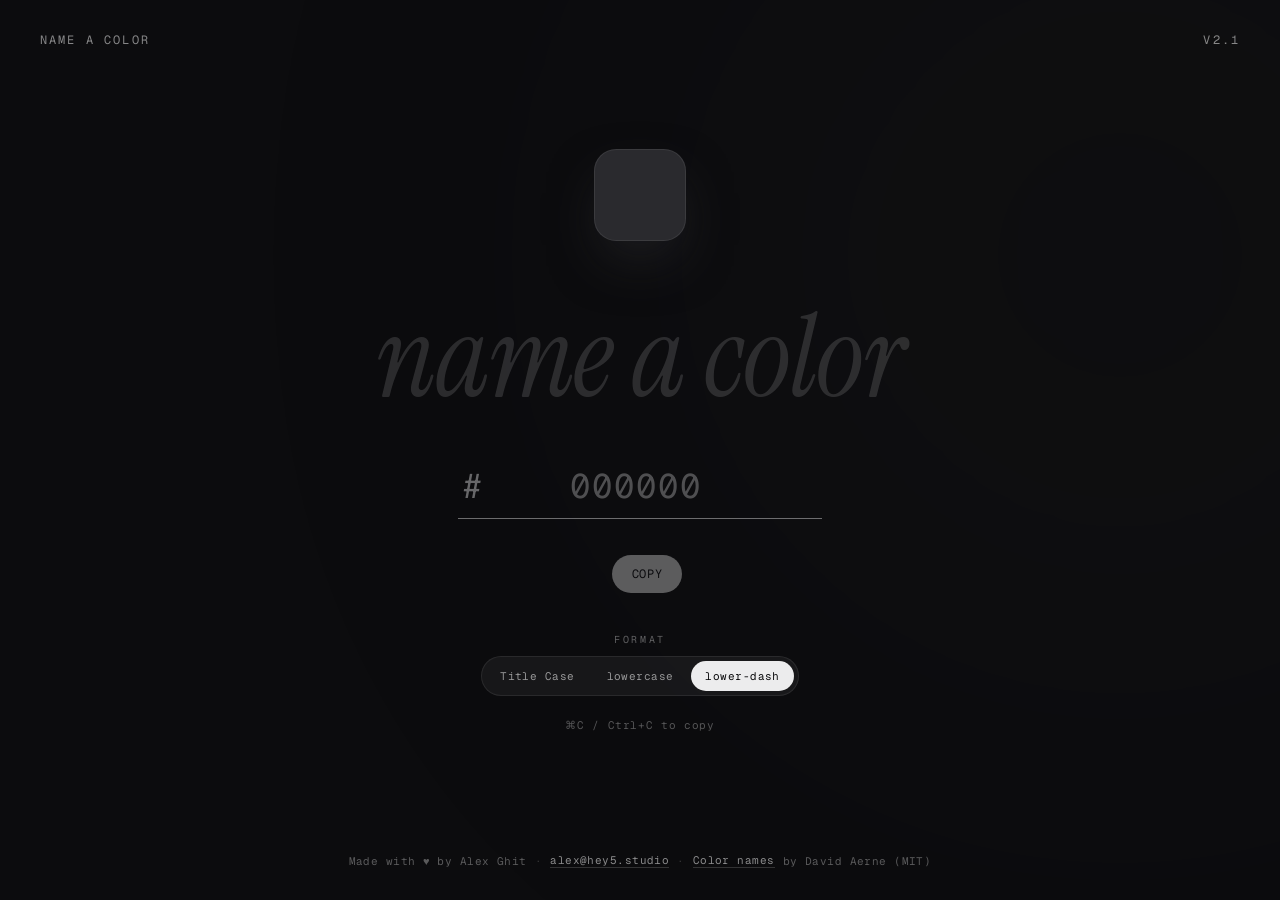
==== index.html @ 8285203d "Add files via upload" ====
<!DOCTYPE html>
<html lang="en">
<head>
<meta charset="utf-8">
<meta name="viewport" content="width=device-width, initial-scale=1">
<title>Name a Color</title>
<meta name="description" content="Enter a hex code and get a color name.">
<meta name="theme-color" content="#0c0c0e">

<link rel="icon" href="/favicon.ico" sizes="any">
<link rel="icon" href="/favicon.svg" type="image/svg+xml">
<link rel="apple-touch-icon" href="/apple-touch-icon.png">
<link rel="manifest" href="/site.webmanifest">
<meta name="apple-mobile-web-app-title" content="Name a Color">

<meta property="og:type" content="website">
<meta property="og:title" content="Name a Color">
<meta property="og:description" content="Enter a hex code and get a color name.">
<meta name="twitter:card" content="summary">

<link rel="preconnect" href="https://fonts.googleapis.com">
<link rel="preconnect" href="https://fonts.gstatic.com" crossorigin>
<link href="https://fonts.googleapis.com/css2?family=Geist:wght@400;500&family=Geist+Mono:wght@400;500&family=Instrument+Serif&display=swap" rel="stylesheet">
<link rel="stylesheet" href="style.css">
</head>
<body class="is-empty">

<div class="glow" id="glow"></div>

<header class="topbar">
  <span>Name a Color</span>
  <span>v2.1</span>
</header>

<main class="stage">

  <div class="swatch" id="swatch"></div>

  <div class="family" id="family"></div>

  <h1 class="name" id="name" aria-live="polite">name a color</h1>

  <div class="hexwrap">
    <span class="hash">#</span>
    <span id="hex" class="hexfield"
          contenteditable="plaintext-only"
          role="textbox"
          aria-label="Hex code"
          spellcheck="false"
          autocorrect="off"
          autocapitalize="off"
          data-placeholder="000000"></span>
    <button id="clear" class="clear" type="button" aria-label="Clear" title="Clear">
      <svg viewBox="0 0 24 24" fill="none" stroke="currentColor" stroke-width="2"
           stroke-linecap="round" aria-hidden="true">
        <line x1="6" y1="6" x2="18" y2="18"></line>
        <line x1="18" y1="6" x2="6" y2="18"></line>
      </svg>
    </button>
  </div>

  <div class="meta">
    <div class="pills">
      <span class="pill" id="rgb"></span>
      <span class="pill" id="hsl"></span>
    </div>
    <button class="copy" id="copy" type="button">Copy</button>
  </div>

  <div class="settings">
    <div class="group">
      <div class="grouplabel">Format</div>
      <div class="segs" id="fmt">
        <button data-v="title" type="button">Title Case</button>
        <button data-v="lower" type="button">lowercase</button>
        <button data-v="dash" type="button">lower-dash</button>
      </div>
    </div>
  </div>

  <div class="hint">⌘C / Ctrl+C to copy</div>

</main>

<footer class="footer">
  <span>Made with ♥ by Alex Ghit</span>
  <span class="dot">·</span>
  <a href="mailto:alex@hey5.studio">alex@hey5.studio</a>
  <span class="dot">·</span>
  <a href="https://github.com/meodai/color-names" target="_blank" rel="noopener noreferrer">Color names</a> by David Aerne (MIT)
</footer>

<script src="colors.js"></script>
<script src="script.js"></script>
</body>
</html>
---- style.css ----
*,*::before,*::after{margin:0;padding:0;box-sizing:border-box}

:root{
  --bg:#2a2a2e;
  --accent:rgba(255,255,255,0.30);
  --ink:rgba(255,255,255,0.94);
  --ease:cubic-bezier(.22,1,.36,1);
}

html{
  height:100%;
  overflow-x:hidden;
  -webkit-text-size-adjust:100%;
  text-size-adjust:100%;
}

body{
  min-height:100vh;
  min-height:100svh;
  width:100%;
  max-width:100%;
  background:#0c0c0e;
  color:var(--ink);
  font-family:'Geist',-apple-system,BlinkMacSystemFont,sans-serif;
  display:flex;
  flex-direction:column;
  position:relative;
  overflow-x:clip;
  -webkit-tap-highlight-color:transparent;
}

/* text selection colour */
::selection{
  background:var(--accent);
  color:#0c0c0e;
}

/* buttons: no gesture-disambiguation delay on touch */
button{
  touch-action:manipulation;
  -webkit-tap-highlight-color:transparent;
}

/* instant press feedback (no transition on the way down) */
.copy:active,
.clear:active,
.segs button:active{
  transition:none;
  transform:scale(.94);
}
.copy:active{background:rgba(255,255,255,.75)}
.clear:active{background:rgba(255,255,255,.22)}

/* stop long-press selecting decorative / interactive chrome */
.topbar,
.family,
.name,
.hash,
.grouplabel,
.hint,
.segs,
.copy,
.clear,
.footer{
  -webkit-user-select:none;
  user-select:none;
}

/* ambient glow */
.glow{
  position:absolute;
  top:-25%;
  left:50%;
  width:min(960px, 140vw);
  aspect-ratio:1;
  border-radius:50%;
  background:var(--bg);
  filter:blur(200px);
  opacity:.24;
  transition:background 900ms var(--ease), opacity 900ms var(--ease);
  animation:glowdrift 14s ease-in-out infinite;
  will-change:transform;
  pointer-events:none;
}
@keyframes glowdrift{
  0%{transform:translate(-50%,0) scale(1)}
  50%{transform:translate(-50%,2%) scale(1.06)}
  100%{transform:translate(-50%,0) scale(1)}
}
@media (prefers-reduced-motion:reduce){
  .glow{animation:none}
  *{transition-duration:.01ms !important}
}

/* top bar */
.topbar{
  position:relative;
  display:flex;
  justify-content:space-between;
  align-items:center;
  padding:32px 40px;
  font-family:'Geist Mono',ui-monospace,monospace;
  font-size:12px;
  letter-spacing:.18em;
  text-transform:uppercase;
  color:rgba(255,255,255,.5);
}

/* center stage */
.stage{
  position:relative;
  flex:1;
  display:flex;
  flex-direction:column;
  align-items:center;
  justify-content:center;
  text-align:center;
  padding:0 24px 24px;
}

.swatch{
  width:92px;
  height:92px;
  border-radius:22px;
  background:var(--bg);
  box-shadow:0 24px 60px -18px var(--bg), inset 0 0 0 1px rgba(255,255,255,.08);
  transition:background 900ms var(--ease), box-shadow 900ms var(--ease);
  margin-bottom:30px;
}

.family{
  font-family:'Geist Mono',ui-monospace,monospace;
  font-size:12px;
  letter-spacing:.28em;
  text-transform:uppercase;
  color:rgba(255,255,255,.42);
  margin-bottom:18px;
}

.name{
  font-family:'Instrument Serif',Georgia,serif;
  font-weight:400;
  font-size:clamp(34px,9vw,140px);
  line-height:.98;
  letter-spacing:-.01em;
  text-wrap:balance;
  color:var(--accent);
  transition:color 700ms var(--ease);
  max-width:100%;
  overflow-wrap:break-word;
  hyphens:auto;
}

/* hex input */
.hexwrap{
  margin-top:44px;
  display:inline-flex;
  align-items:center;
  gap:4px;
  border-bottom:1.5px solid rgba(255,255,255,.16);
  padding:6px 4px 10px;
  transition:border-color 300ms;
}
.hexwrap:focus-within{border-bottom-color:rgba(255,255,255,.4)}

.hash{
  font-family:'Geist Mono',ui-monospace,monospace;
  font-size:clamp(22px,3.4vw,34px);
  color:rgba(255,255,255,.38);
}

.hexfield{
  display:inline-block;
  min-width:clamp(180px,32vw,300px);
  outline:none;
  color:var(--ink);
  font-family:'Geist Mono',ui-monospace,monospace;
  font-size:clamp(22px,3.4vw,34px);
  letter-spacing:.06em;
  caret-color:var(--accent);
  white-space:pre;
  overflow:hidden;
  -webkit-user-modify:read-write-plaintext-only;
  -webkit-touch-callout:none;
}
.hexfield:empty::before{
  content:attr(data-placeholder);
  color:rgba(255,255,255,.28);
  pointer-events:none;
}

.clear{
  flex:none;
  display:grid;
  place-items:center;
  width:26px;
  height:26px;
  margin-left:2px;
  padding:0;
  border:none;
  border-radius:50%;
  background:rgba(255,255,255,.08);
  color:rgba(255,255,255,.55);
  cursor:pointer;
  transition:background 180ms, color 180ms, opacity 180ms, transform 140ms var(--ease);
}
.clear svg{width:13px;height:13px}
.clear:hover{background:rgba(255,255,255,.16);color:rgba(255,255,255,.9)}
.is-empty .clear{opacity:0;pointer-events:none}

/* meta + copy */
.meta{
  margin-top:36px;
  display:flex;
  align-items:center;
  gap:14px;
  flex-wrap:wrap;
  justify-content:center;
}
.pills{
  display:flex;
  gap:10px;
  flex-wrap:wrap;
  justify-content:center;
  font-family:'Geist Mono',ui-monospace,monospace;
  font-size:12px;
  letter-spacing:.04em;
  color:rgba(255,255,255,.6);
}
.pill{
  border:1px solid rgba(255,255,255,.14);
  border-radius:999px;
  padding:8px 14px;
  white-space:nowrap;
}

.copy{
  cursor:pointer;
  font-family:'Geist Mono',ui-monospace,monospace;
  font-size:12px;
  letter-spacing:.06em;
  text-transform:uppercase;
  color:#0c0c0e;
  background:rgba(255,255,255,.94);
  border:none;
  border-radius:999px;
  padding:11px 20px;
  transition:opacity 200ms, transform 140ms var(--ease), background 140ms;
}
.copy:hover{opacity:.85}

/* settings */
.settings{
  margin-top:40px;
  display:flex;
  gap:36px;
  flex-wrap:wrap;
  justify-content:center;
  align-items:flex-start;
}
.group{
  display:flex;
  flex-direction:column;
  align-items:center;
  gap:10px;
}
.grouplabel{
  font-family:'Geist Mono',ui-monospace,monospace;
  font-size:10px;
  letter-spacing:.26em;
  text-transform:uppercase;
  color:rgba(255,255,255,.35);
}
.segs{
  display:flex;
  gap:4px;
  max-width:100%;
  background:rgba(255,255,255,.05);
  border:1px solid rgba(255,255,255,.08);
  border-radius:999px;
  padding:4px;
}
.segs button{
  cursor:pointer;
  font-family:'Geist Mono',ui-monospace,monospace;
  font-size:11px;
  letter-spacing:.04em;
  white-space:nowrap;
  border:none;
  border-radius:999px;
  padding:8px 14px;
  background:transparent;
  color:rgba(255,255,255,.55);
  transition:background 220ms, color 220ms, transform 140ms var(--ease);
}
.segs button:hover{color:rgba(255,255,255,.85)}
.segs button[aria-pressed="true"]{
  background:rgba(255,255,255,.92);
  color:#0c0c0e;
}

.hint{
  margin-top:22px;
  font-family:'Geist Mono',ui-monospace,monospace;
  font-size:11px;
  letter-spacing:.06em;
  color:rgba(255,255,255,.3);
}

/* footer */
.footer{
  position:relative;
  flex-shrink:0;
  display:flex;
  flex-wrap:wrap;
  justify-content:center;
  align-items:center;
  gap:8px;
  padding:28px 24px 32px;
  font-family:'Geist Mono',ui-monospace,monospace;
  font-size:11px;
  letter-spacing:.04em;
  color:rgba(255,255,255,.32);
  text-align:center;
}
.footer a{
  color:rgba(255,255,255,.52);
  text-decoration:none;
  border-bottom:1px solid rgba(255,255,255,.16);
  transition:color 200ms, border-color 200ms;
}
.footer a:hover{
  color:rgba(255,255,255,.85);
  border-bottom-color:rgba(255,255,255,.4);
}
.footer .dot{opacity:.5}

/* empty state */
.is-empty .pill{display:none}
.is-empty .copy{opacity:.35;pointer-events:none}
.is-empty .name{opacity:.45;font-style:italic}
.is-empty .glow{opacity:.10}
.is-empty .family{min-height:1em}

/* keyboard focus */
.copy:focus-visible,
.segs button:focus-visible,
.footer a:focus-visible{
  outline:2px solid var(--accent);
  outline-offset:2px;
}
.hexfield:focus-visible{outline:none}

@media (max-width:600px){
  .topbar{padding:24px 20px;font-size:11px}
  .stage{padding:0 16px 24px}
  .settings{gap:24px}
  .footer{gap:6px;font-size:10px;line-height:1.6}
  .footer .dot{display:none}
  .footer > span,.footer > a{flex-basis:100%}
}

@media (max-width:380px){
  .segs button{padding:8px 9px;font-size:10px;letter-spacing:0}
  .swatch{width:76px;height:76px;border-radius:18px;margin-bottom:24px}
  .hexwrap{margin-top:32px}
  .meta{margin-top:28px}
  .settings{margin-top:32px}
}
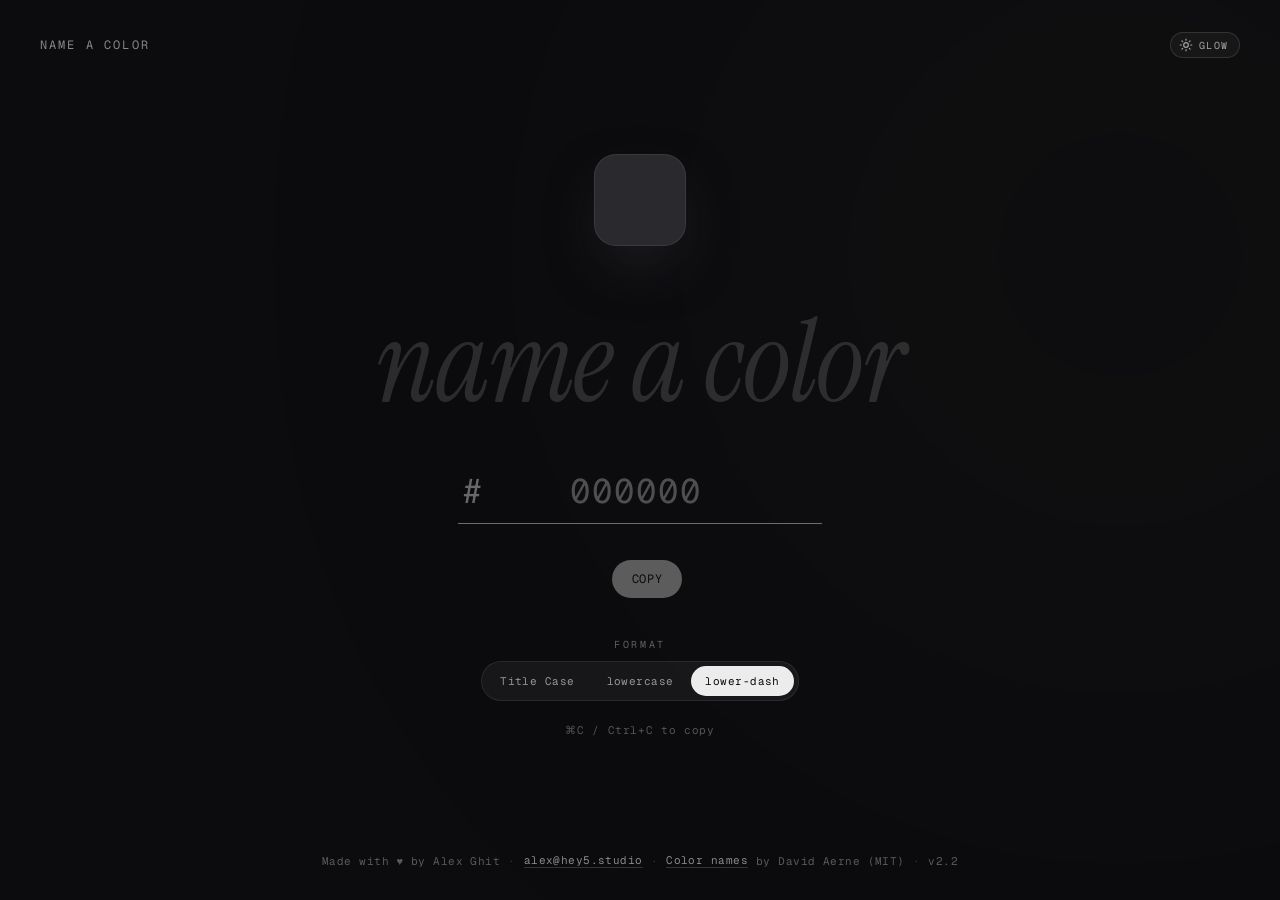
==== commit 7fd41362: "Add files via upload" ====
--- a/index.html
+++ b/index.html
@@ -29,7 +29,20 @@
 
 <header class="topbar">
   <span>Name a Color</span>
-  <span>v2.1</span>
+  <div class="topbar-right">
+    <button id="glowToggle" class="glowtoggle" type="button" aria-pressed="true" aria-label="Toggle background glow" title="Toggle glow">
+      <svg class="glow-on" viewBox="0 0 24 24" fill="none" stroke="currentColor" stroke-width="2" stroke-linecap="round" stroke-linejoin="round" aria-hidden="true">
+        <circle cx="12" cy="12" r="4"></circle>
+        <path d="M12 2v2M12 20v2M4.9 4.9l1.4 1.4M17.7 17.7l1.4 1.4M2 12h2M20 12h2M4.9 19.1l1.4-1.4M17.7 6.3l1.4-1.4"></path>
+      </svg>
+      <svg class="glow-off" viewBox="0 0 24 24" fill="none" stroke="currentColor" stroke-width="2" stroke-linecap="round" stroke-linejoin="round" aria-hidden="true">
+        <circle cx="12" cy="12" r="4"></circle>
+        <path d="M12 2v2M2 12h2M20 12h2M12 20v2"></path>
+        <line x1="3" y1="3" x2="21" y2="21"></line>
+      </svg>
+      <span class="glowtoggle-label">Glow</span>
+    </button>
+  </div>
 </header>
 
 <main class="stage">
@@ -50,7 +63,7 @@
           autocorrect="off"
           autocapitalize="off"
           data-placeholder="000000"></span>
-    <button id="clear" class="clear" type="button" aria-label="Clear" title="Clear">
+    <button id="clear" class="clear" type="button" aria-label="Clear" title="Esc to clear">
       <svg viewBox="0 0 24 24" fill="none" stroke="currentColor" stroke-width="2"
            stroke-linecap="round" aria-hidden="true">
         <line x1="6" y1="6" x2="18" y2="18"></line>
@@ -88,6 +101,8 @@
   <a href="mailto:alex@hey5.studio">alex@hey5.studio</a>
   <span class="dot">·</span>
   <a href="https://github.com/meodai/color-names" target="_blank" rel="noopener noreferrer">Color names</a> by David Aerne (MIT)
+  <span class="dot">·</span>
+  <span>v2.2</span>
 </footer>
 
 <script src="colors.js"></script>
--- a/style.css
+++ b/style.css
@@ -92,6 +92,41 @@
   *{transition-duration:.01ms !important}
 }
 
+/* hide glow when toggled off */
+body.no-glow .glow{opacity:0 !important}
+
+.topbar-right{
+  display:flex;
+  align-items:center;
+  gap:12px;
+}
+.glowtoggle{
+  display:inline-flex;
+  align-items:center;
+  gap:6px;
+  height:26px;
+  padding:0 10px 0 8px;
+  border:1px solid rgba(255,255,255,.12);
+  border-radius:999px;
+  background:rgba(255,255,255,.04);
+  color:rgba(255,255,255,.6);
+  cursor:pointer;
+  font-family:'Geist Mono',ui-monospace,monospace;
+  font-size:10px;
+  letter-spacing:.16em;
+  text-transform:uppercase;
+  transition:background 200ms, color 200ms, border-color 200ms;
+}
+.glowtoggle svg{width:14px;height:14px;flex:none}
+.glowtoggle .glow-off{display:none}
+.glowtoggle[aria-pressed="false"] .glow-on{display:none}
+.glowtoggle[aria-pressed="false"] .glow-off{display:block}
+.glowtoggle:hover{color:rgba(255,255,255,.92);border-color:rgba(255,255,255,.25)}
+.glowtoggle[aria-pressed="false"]{
+  color:rgba(255,255,255,.4);
+  background:transparent;
+}
+
 /* top bar */
 .topbar{
   position:relative;
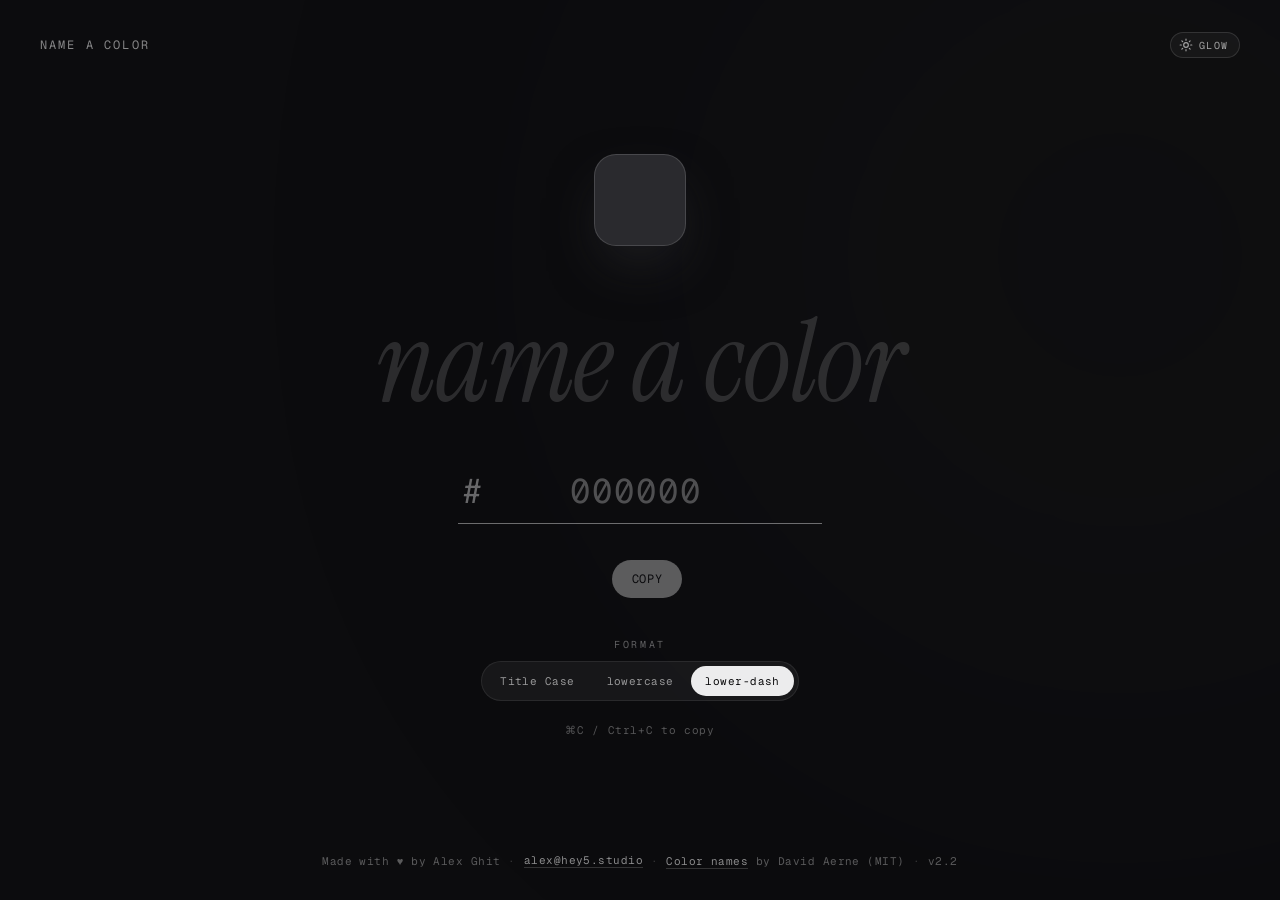
==== commit 4d03fe7f: "Add files via upload" ====
--- a/index.html
+++ b/index.html
@@ -28,7 +28,7 @@
 <div class="glow" id="glow"></div>
 
 <header class="topbar">
-  <span>Name a Color</span>
+  <button id="home" class="wordmark" type="button">Name a Color</button>
   <div class="topbar-right">
     <button id="glowToggle" class="glowtoggle" type="button" aria-pressed="true" aria-label="Toggle background glow" title="Toggle glow">
       <svg class="glow-on" viewBox="0 0 24 24" fill="none" stroke="currentColor" stroke-width="2" stroke-linecap="round" stroke-linejoin="round" aria-hidden="true">
@@ -100,7 +100,7 @@
   <span class="dot">·</span>
   <a href="mailto:alex@hey5.studio">alex@hey5.studio</a>
   <span class="dot">·</span>
-  <a href="https://github.com/meodai/color-names" target="_blank" rel="noopener noreferrer">Color names</a> by David Aerne (MIT)
+  <span><a href="https://github.com/meodai/color-names" target="_blank" rel="noopener noreferrer">Color names</a> by David Aerne (MIT)</span>
   <span class="dot">·</span>
   <span>v2.2</span>
 </footer>
--- a/style.css
+++ b/style.css
@@ -140,6 +140,18 @@
   text-transform:uppercase;
   color:rgba(255,255,255,.5);
 }
+.wordmark{
+  font:inherit;
+  letter-spacing:inherit;
+  text-transform:inherit;
+  color:inherit;
+  background:none;
+  border:none;
+  padding:0;
+  cursor:pointer;
+  transition:color 200ms;
+}
+.wordmark:hover{color:rgba(255,255,255,.85)}
 
 /* center stage */
 .stage{
@@ -158,7 +170,7 @@
   height:92px;
   border-radius:22px;
   background:var(--bg);
-  box-shadow:0 24px 60px -18px var(--bg), inset 0 0 0 1px rgba(255,255,255,.08);
+  box-shadow:0 24px 60px -18px var(--bg), inset 0 0 0 1px rgba(255,255,255,.14);
   transition:background 900ms var(--ease), box-shadow 900ms var(--ease);
   margin-bottom:30px;
 }
@@ -390,9 +402,18 @@
   .topbar{padding:24px 20px;font-size:11px}
   .stage{padding:0 16px 24px}
   .settings{gap:24px}
-  .footer{gap:6px;font-size:10px;line-height:1.6}
+  .footer{
+    flex-direction:column;
+    gap:14px;
+    font-size:11px;
+    line-height:1.5;
+    padding:24px 20px 30px;
+  }
   .footer .dot{display:none}
-  .footer > span,.footer > a{flex-basis:100%}
+  .footer a{
+    display:inline;
+    border-bottom-width:1px;
+  }
 }
 
 @media (max-width:380px){
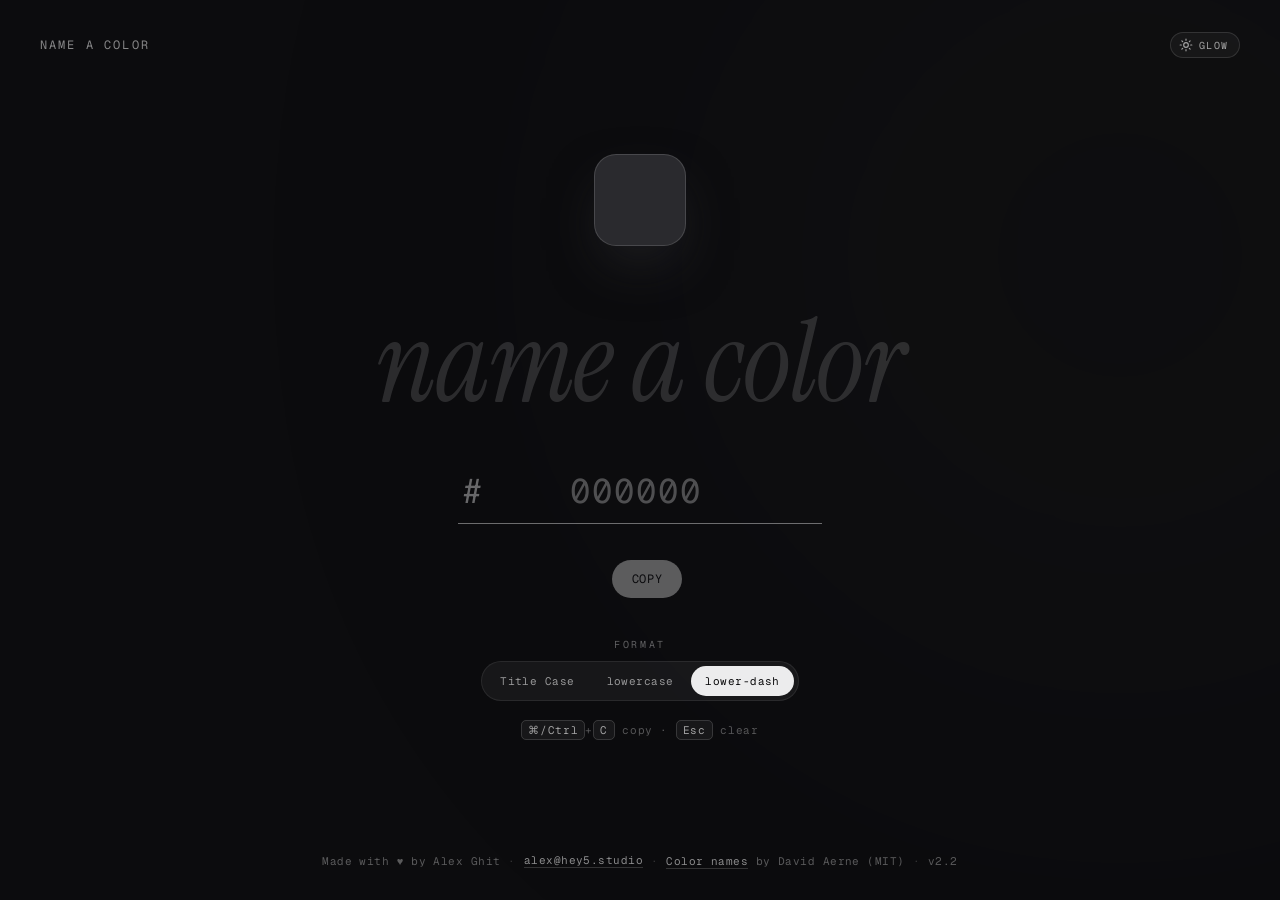
==== commit 46db92f2: "Add files via upload" ====
--- a/index.html
+++ b/index.html
@@ -91,7 +91,7 @@
     </div>
   </div>
 
-  <div class="hint">⌘C / Ctrl+C to copy</div>
+  <div class="hint"><kbd>⌘/Ctrl</kbd>+<kbd>C</kbd> copy · <kbd>Esc</kbd> clear</div>
 
 </main>
 
--- a/style.css
+++ b/style.css
@@ -352,6 +352,15 @@
   font-size:11px;
   letter-spacing:.06em;
   color:rgba(255,255,255,.3);
+}
+.hint kbd{
+  font-family:inherit;
+  font-size:inherit;
+  padding:2px 6px;
+  border-radius:5px;
+  border:1px solid rgba(255,255,255,.14);
+  background:rgba(255,255,255,.05);
+  color:rgba(255,255,255,.6);
 }
 
 /* footer */
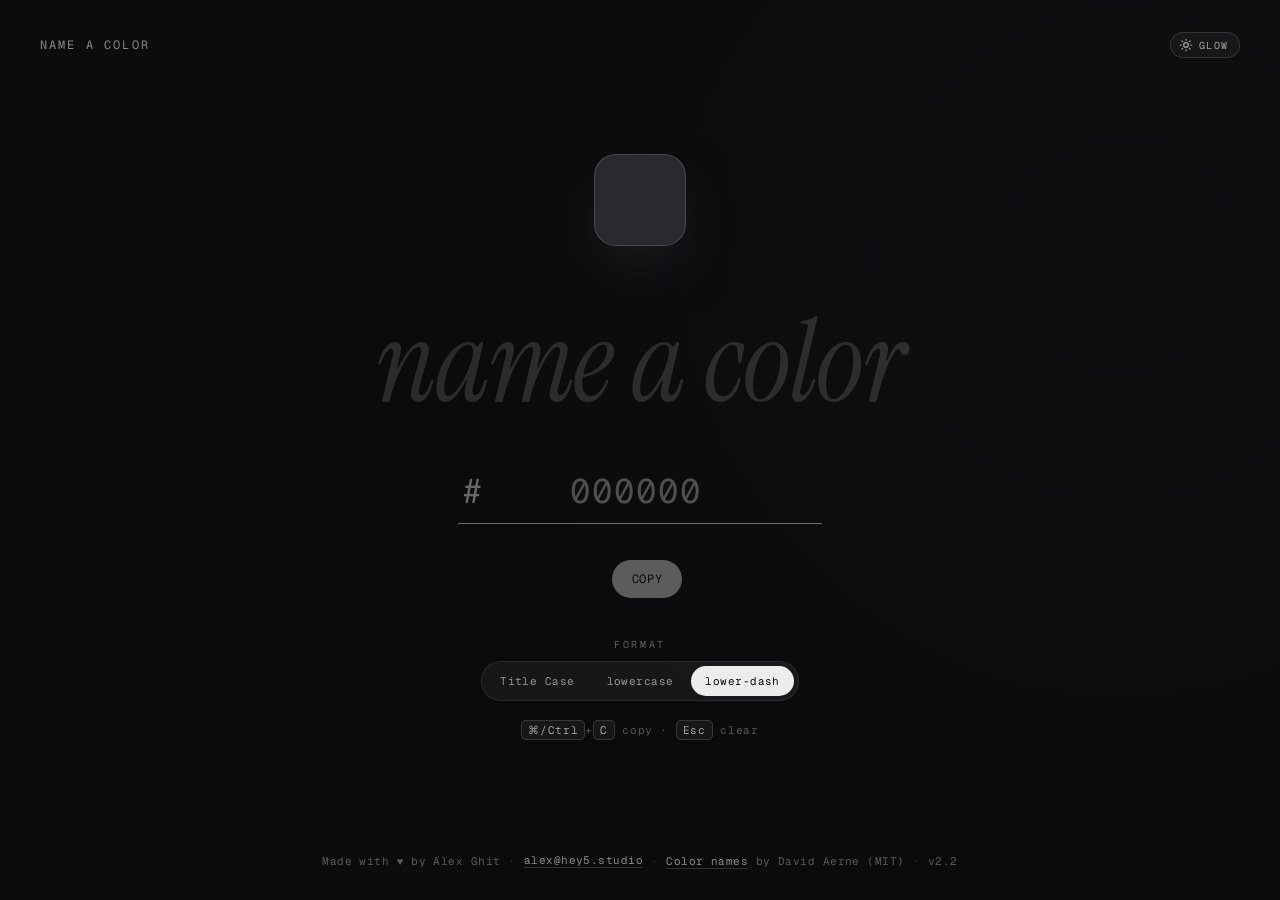
==== commit f585f385: "Update index.html" ====
--- a/index.html
+++ b/index.html
@@ -109,3 +109,4 @@
 <script src="script.js"></script>
 </body>
 </html>
+
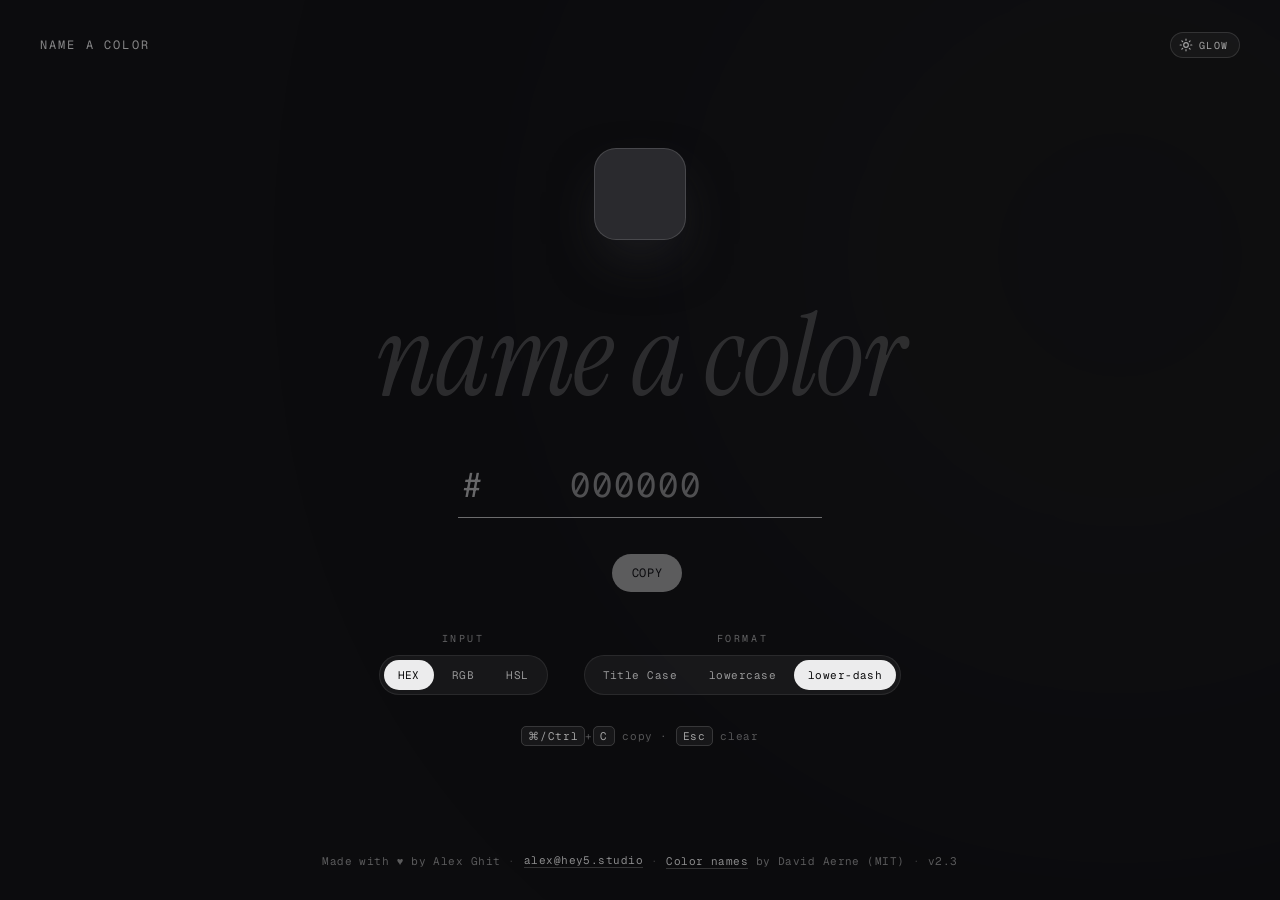
==== commit 854fa563: "Add files via upload" ====
--- a/index.html
+++ b/index.html
@@ -74,13 +74,21 @@
 
   <div class="meta">
     <div class="pills">
-      <span class="pill" id="rgb"></span>
-      <span class="pill" id="hsl"></span>
+      <span class="pill" id="rgb" role="button" tabindex="0" title="Click to copy" aria-live="polite"></span>
+      <span class="pill" id="hsl" role="button" tabindex="0" title="Click to copy" aria-live="polite"></span>
     </div>
     <button class="copy" id="copy" type="button">Copy</button>
   </div>
 
   <div class="settings">
+    <div class="group">
+      <div class="grouplabel">Input</div>
+      <div class="segs" id="mode">
+        <button data-v="hex" type="button">HEX</button>
+        <button data-v="rgb" type="button">RGB</button>
+        <button data-v="hsl" type="button">HSL</button>
+      </div>
+    </div>
     <div class="group">
       <div class="grouplabel">Format</div>
       <div class="segs" id="fmt">
@@ -102,11 +110,10 @@
   <span class="dot">·</span>
   <span><a href="https://github.com/meodai/color-names" target="_blank" rel="noopener noreferrer">Color names</a> by David Aerne (MIT)</span>
   <span class="dot">·</span>
-  <span>v2.2</span>
+  <span>v2.3</span>
 </footer>
 
 <script src="colors.js"></script>
 <script src="script.js"></script>
 </body>
 </html>
-
--- a/style.css
+++ b/style.css
@@ -279,6 +279,17 @@
   border-radius:999px;
   padding:8px 14px;
   white-space:nowrap;
+  cursor:pointer;
+  transition:border-color 140ms var(--ease), background 140ms var(--ease);
+}
+.pill:hover{
+  border-color:rgba(255,255,255,.3);
+  background:rgba(255,255,255,.05);
+}
+.pill:active{transform:translateY(1px)}
+.pill.copied{
+  border-color:rgba(255,255,255,.4);
+  background:rgba(255,255,255,.08);
 }
 
 .copy{
@@ -347,7 +358,7 @@
 }
 
 .hint{
-  margin-top:22px;
+  margin-top:34px;
   font-family:'Geist Mono',ui-monospace,monospace;
   font-size:11px;
   letter-spacing:.06em;
